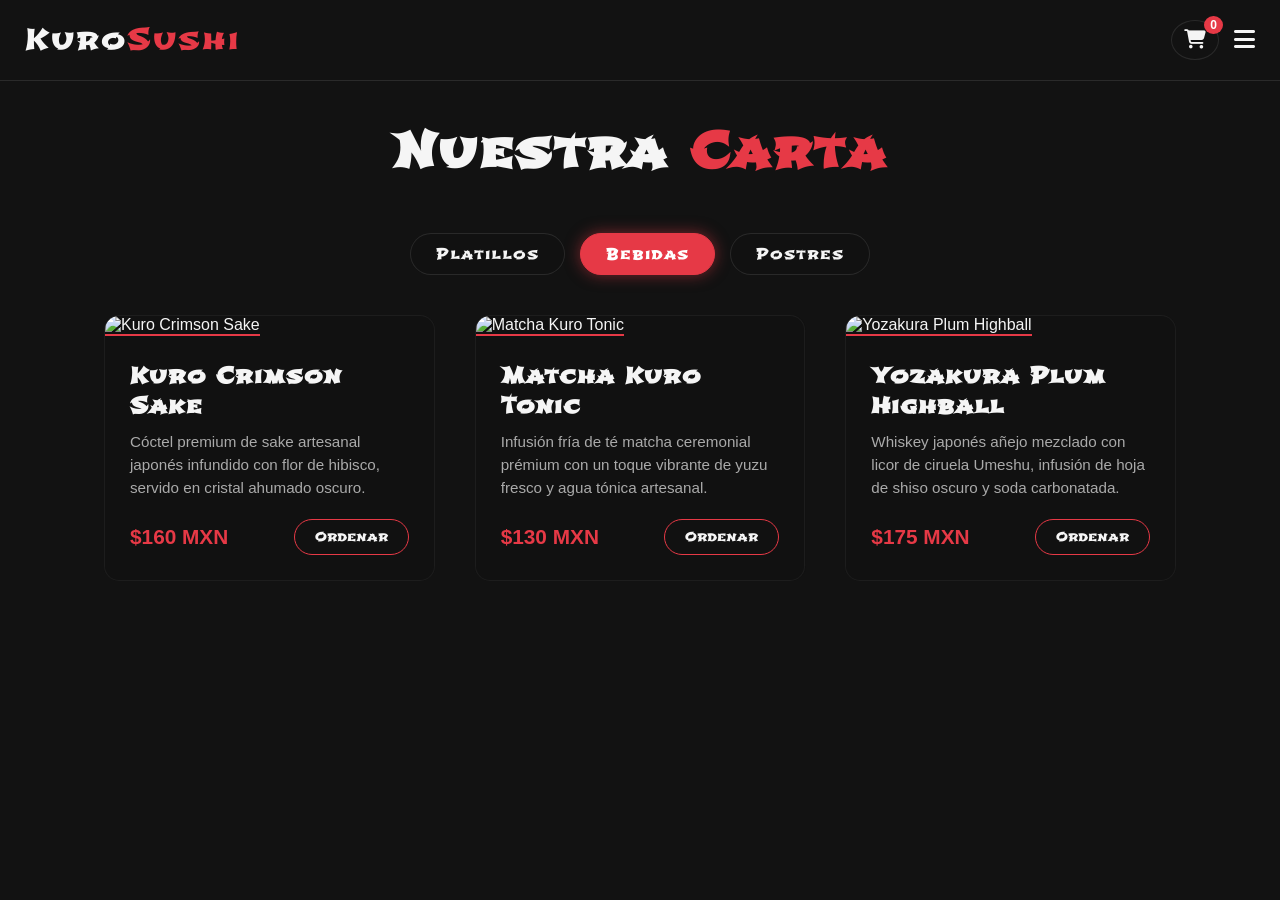
==== bebidas.html @ 5ef276e0 "Actualizar rutas relativas tras mover archivos a la raiz" ====
<!DOCTYPE html>
<html lang="es">
<head>
    <meta charset="UTF-8">
    <meta name="viewport" content="width=device-width, initial-scale=1.0">
    <title>Kuro Sushi | Bebidas</title>
    <link rel="stylesheet" href="css/style.css">
    <link href="https://fonts.googleapis.com/css2?family=Shojumaru&display=swap" rel="stylesheet">
    <link rel="stylesheet" href="https://cdnjs.cloudflare.com/ajax/libs/font-awesome/6.4.0/css/all.min.css">
</head>
<body>

<header class="navbar">
        <div class="logo">Kuro<span>Sushi</span></div>
        
        <!-- Contenedor para alinear el botón del carrito y el menú móvil -->
        <div class="nav-actions">
            <!-- Botón del Carrito -->
            <button class="cart-toggle" id="cart-toggle">
                <i class="fa-solid fa-cart-shopping"></i>
                <span id="cart-count">0</span>
            </button>
            
            <!-- Botón de Menú Hamburguesa -->
            <button class="menu-toggle" id="mobile-menu">
                <i class="fa-solid fa-bars"></i>
            </button>
        </div>
    </header>

    <nav class="nav-links" id="nav-links">
        <a href="index.html">Inicio</a>
        <a href="menu.html">Menú Principal</a>
        <a href="contacto.html">Contacto</a>
    </nav>

    <main class="menu-container">
        <h1 class="menu-title">Nuestra <span>Carta</span></h1>
        
        <!-- Pestañas de Navegación de Categorías -->
        <div class="category-tabs">
            <a href="menu.html" class="tab-btn">Platillos</a>
            <a href="bebidas.html" class="tab-btn active">Bebidas</a>
            <a href="postres.html" class="tab-btn">Postres</a>
        </div>

<!-- Cuadrícula de Bebidas -->
        <div class="menu-grid">
            <!-- Bebida 1 -->
            <div class="menu-card">
                <div class="card-image">
                    <img src="assets/sake-rojo.jpg" alt="Kuro Crimson Sake" loading="lazy">
                </div>
                <div class="card-info">
                    <h3>Kuro Crimson Sake</h3>
                    <p>Cóctel premium de sake artesanal japonés infundido con flor de hibisco, servido en cristal ahumado oscuro.</p>
                    <div class="card-footer">
                        <span class="price">$160 MXN</span>
                        <button class="btn-order">Ordenar</button>
                    </div>
                </div>
            </div>

            <!-- Bebida 2 -->
            <div class="menu-card">
                <div class="card-image">
                    <img src="assets/matcha-tonic.jpg" alt="Matcha Kuro Tonic" loading="lazy">
                </div>
                <div class="card-info">
                    <h3>Matcha Kuro Tonic</h3>
                    <p>Infusión fría de té matcha ceremonial prémium con un toque vibrante de yuzu fresco y agua tónica artesanal.</p>
                    <div class="card-footer">
                        <span class="price">$130 MXN</span>
                        <button class="btn-order">Ordenar</button>
                    </div>
                </div>
            </div>

            <!-- Bebida 3 -->
            <div class="menu-card">
                <div class="card-image">
                    <img src="assets/yozakura-highball.jpg" alt="Yozakura Plum Highball" loading="lazy">
                </div>
                <div class="card-info">
                    <h3>Yozakura Plum Highball</h3>
                    <p>Whiskey japonés añejo mezclado con licor de ciruela Umeshu, infusión de hoja de shiso oscuro y soda carbonatada.</p>
                    <div class="card-footer">
                        <span class="price">$175 MXN</span>
                        <button class="btn-order">Ordenar</button>
                    </div>
                </div>
            </div>
        </div>
    </main>

<!-- Contenido principal de tu página (hero, menú o contacto) va aquí... -->

    <!-- PANEL LATERAL DEL CARRITO (Colócalo antes del script) -->
    <div class="cart-drawer" id="cart-drawer">
        <div class="cart-header">
            <h3>Tu <span>Pedido</span></h3>
            <button class="close-cart" id="close-cart"><i class="fa-solid fa-xmark"></i></button>
        </div>
        <div class="cart-items" id="cart-items">
            <p class="empty-cart-msg">Tu carrito está vacío.</p>
        </div>
<div class="cart-footer">
            <!-- Formulario de entrega estilizado -->
            <div class="cart-delivery-info">
                <div class="input-group">
                    <i class="fa-solid fa-user"></i>
                    <input type="text" id="client-name" class="cart-input" placeholder="Tu Nombre">
                </div>
                
                <!-- Opciones de entrega táctiles (Comodidad para el pulgar) -->
                <div class="delivery-options">
                    <button type="button" class="delivery-btn active" data-value="Recoger en local">
                        <i class="fa-solid fa-store"></i>
                        <span>Recoger en sucursal</span>
                    </button>
                    <button type="button" class="delivery-btn" data-value="A domicilio">
                        <i class="fa-solid fa-motorcycle"></i>
                        <span>Envío a domicilio</span>
                    </button>
                </div>

                <div class="input-group" id="address-group" style="display: none;">
                    <i class="fa-solid fa-location-dot"></i>
                    <input type="text" id="client-address" class="cart-input" placeholder="Dirección (Calle, Colonia, Núm)">
                </div>
            </div>

            <div class="cart-total">
                <span>Total:</span>
                <span id="cart-total-price">$0 MXN</span>
            </div>
            <button class="btn-primary" id="checkout-btn" style="width: 100%; text-align: center; padding: 12px;">Enviar Pedido por WhatsApp</button>
        </div>

    <!-- Script principal al final -->
    <script src="js/main.js"></script>
</body>
</html>
</html>
---- css/style.css ----
/* Variables y Reseteo */
:root {
    --bg-dark: #121212;
    --text-light: #f5f5f5;
    --accent-red: #e63946;
    --glass-bg: rgba(255, 255, 255, 0.05);
}

* {
    margin: 0;
    padding: 0;
    box-sizing: border-box;
    font-family: 'Arial', sans-serif; /* Tipografía limpia y legible */
}

body {
    background-color: #121212; /* Color de respaldo */
    
    /* El truco: Una capa de opacidad oscura (0.85) sobre la imagen para que siga siendo sutil */
    background-image: linear-gradient(rgba(18, 18, 18, 0.85), rgba(18, 18, 18, 0.85)), url('assets/fondo-dragon.jpg');
    background-size: cover;
    background-position: center;
    background-repeat: no-repeat;
    background-attachment: fixed; /* Se queda fija mientras haces scroll */
    
    color: var(--text-light);
    overflow-x: hidden;
    -webkit-font-smoothing: antialiased;
}

/* Navegación */
.navbar {
    display: flex;
    justify-content: space-between;
    align-items: center;
    padding: 20px 25px;
    background: var(--bg-dark);
    position: fixed;
    width: 100%;
    top: 0;
    z-index: 100;
    border-bottom: 1px solid rgba(255, 255, 255, 0.1);
}

.logo {
    font-family: 'Shojumaru', sans-serif;
    font-size: 1.8rem; /* Aumentado ligeramente para que la fuente luzca bien */
    font-weight: normal; /* Shojumaru ya tiene buen grosor natural */
    letter-spacing: 2px;
}

.logo span {
    color: var(--accent-red);
    font-family: 'Shojumaru', sans-serif; /* Asegura que la palabra Sushi mantenga el estilo */
}

.menu-toggle {
    background: none;
    border: none;
    color: var(--text-light);
    font-size: 1.5rem;
    cursor: pointer;
    transition: transform 0.3s ease;
}

.menu-toggle:active {
    transform: scale(0.9);
}

/* Menú Desplegable (Estructura y posición) */
.nav-links {
    position: fixed;
    top: 70px;
    right: -100%;
    width: 100%;
    height: calc(100vh - 70px);
    
    /* --- AQUÍ ESTÁ EL CAMBIO PARA EL EFECTO TRANSLÚCIDO --- */
    background: rgba(18, 18, 18, 0.75); /* Oscuro pero al 75% de opacidad */
    backdrop-filter: blur(12px); /* Aplica el desenfoque a lo que está detrás */
    -webkit-backdrop-filter: blur(12px); /* Soporte necesario para iPhone/Safari */
    /* ------------------------------------------------------ */
    
    display: flex;
    flex-direction: column;
    align-items: center;
    justify-content: center;
    gap: 40px;
    transition: right 0.4s ease-in-out;
    z-index: 99;
}

.nav-links.active {
    right: 0;
}

/* --- ENLACES DEL MENÚ DESPLEGABLE (Nuevo estilo japonés) --- */
.nav-links a {
    font-family: 'Shojumaru', sans-serif; 
    color: var(--text-light);
    text-decoration: none;
    font-size: 1.8rem; 
    letter-spacing: 2px;
    padding: 10px 20px;
    position: relative;
    transition: color 0.3s ease, transform 0.3s ease;
}

/* Línea decorativa inferior (oculta por defecto) */
.nav-links a::after {
    content: '';
    position: absolute;
    bottom: 0;
    left: 50%;
    transform: translateX(-50%);
    width: 0%;
    height: 2px;
    background-color: var(--accent-red);
    transition: width 0.3s ease;
}

/* Efecto al pasar el cursor o pulsar */
.nav-links a:hover, 
.nav-links a:active {
    color: var(--accent-red);
    transform: scale(1.1); 
    text-shadow: 0 0 15px rgba(230, 57, 70, 0.4); 
}

/* La línea roja se expande desde el centro hacia los lados */
.nav-links a:hover::after,
.nav-links a:active::after {
    width: 100%; 
}

/* Hero Section */
.hero {
    height: 100vh;
    display: flex;
    align-items: center;
    justify-content: center;
    text-align: center;
    padding: 0 20px;
    margin-top: 50px;
}

.hero h1 {
    font-size: 2.8rem;
    margin-bottom: 15px;
    font-weight: 300;
}

.hero p {
    font-size: 1rem;
    color: #a0a0a0;
    margin-bottom: 40px;
}

/* --- BOTÓN: DISEÑO Y FUENTE --- */
.btn-primary {
    font-family: 'Shojumaru', sans-serif; /* Aplica la misma fuente al botón */
    display: inline-block;
    padding: 15px 40px;
    background: transparent;
    color: var(--text-light);
    text-decoration: none;
    border: 2px solid var(--accent-red);
    border-radius: 30px;
    font-size: 1.1rem;
    letter-spacing: 2px;
    position: relative;
    overflow: hidden; /* Oculta el fondo animado que sale de los bordes */
    transition: all 0.4s ease;
    z-index: 1;
}

/* --- BOTÓN: ANIMACIÓN DE FONDO (El color entra desde la izquierda) --- */
.btn-primary::before {
    content: '';
    position: absolute;
    top: 0;
    left: 0;
    width: 0%;
    height: 100%;
    background: var(--accent-red);
    transition: all 0.4s ease;
    z-index: -1; /* Mantiene el fondo detrás del texto */
}

/* --- BOTÓN: HOVER (Al pasar el mouse) --- */
.btn-primary:hover {
    color: #ffffff; /* Asegura que el texto se lea bien */
    box-shadow: 0 0 20px rgba(230, 57, 70, 0.6); /* Resplandor rojo neón */
    transform: translateY(-4px); /* El botón levita un poco */
}

.btn-primary:hover::before {
    width: 100%; /* El fondo rojo llena todo el botón */
}

/* --- BOTÓN: ACTIVE (Al hacer clic) --- */
.btn-primary:active {
    transform: translateY(2px) scale(0.95); /* Se hunde ligeramente */
    box-shadow: 0 0 10px rgba(230, 57, 70, 0.4);
}

/* Sección de Contacto */
.contact-section {
    padding: 60px 20px;
    text-align: center;
    border-top: 1px solid rgba(255, 255, 255, 0.05);
}

.contact-section h2 {
    font-size: 1.8rem;
    margin-bottom: 20px;
    font-weight: 400;
}

.phone-number {
    font-size: 1.2rem;
    margin-bottom: 40px;
    color: #ccc;
    display: flex;
    align-items: center;
    justify-content: center;
    gap: 10px;
}

/* Íconos Sociales */
.social-icons {
    display: flex;
    justify-content: center;
    gap: 20px;
}

.social-btn {
    width: 50px;
    height: 50px;
    border-radius: 50%;
    background: var(--glass-bg);
    color: var(--text-light);
    display: flex;
    align-items: center;
    justify-content: center;
    font-size: 1.3rem;
    text-decoration: none;
    transition: all 0.3s ease;
}

/* Colores de marca al presionar/hover */
.social-btn.ig:active, .social-btn.ig:hover { background: #E1306C; }
.social-btn.wa:active, .social-btn.wa:hover { background: #25D366; }
.social-btn.fb:active, .social-btn.fb:hover { background: #1877F2; }

.social-btn:active {
    transform: scale(0.85);
}

/* Animaciones de Entrada (Intersection Observer en JS) */
.fade-in {
    opacity: 0;
    transform: translateY(30px);
    transition: opacity 0.8s ease, transform 0.8s ease;
}

.fade-in.visible {
    opacity: 1;
    transform: translateY(0);
}

/* --- ESTILOS DEL HERO Y TEXTO CENTRAL --- */
.hero {
    position: relative;
    height: 100vh;
    display: flex;
    align-items: center;
    justify-content: center;
    text-align: center;
    overflow: hidden; /* Evita que los sushis salgan de la pantalla */
}

.hero-content {
    position: relative;
    z-index: 10; /* Mantiene el texto por encima de las imágenes */
}

/* --- TÍTULO CON LETRA JAPONESA --- */
.main-title {
    font-family: 'Shojumaru', sans-serif;
    font-size: 4.5rem;
    color: var(--text-light);
    letter-spacing: 3px;
    margin-bottom: 15px;
    opacity: 0;
    animation: fadeUp 1s ease-out 0.5s forwards;
}

.main-title span {
    color: var(--accent-red);
    font-family: 'Shojumaru', sans-serif; /* Aplica la fuente directamente a la palabra Sushi */
}
.subtitle {
    font-size: 1.2rem;
    color: #a0a0a0;
    margin-bottom: 30px;
    opacity: 0;
    animation: fadeUp 1s ease-out 0.7s forwards;
}

/* --- ESTILOS DE LOS SUSHIS EN 3D --- */
.floating-sushi {
    position: absolute;
    z-index: 5;
    /* La sombra le da el toque realista 3D sobre el fondo oscuro */
    filter: drop-shadow(0px 20px 15px rgba(0, 0, 0, 0.8)); 
}

.sushi-left {
    width: 200px;
    top: 25%;
    left: 10%;
    opacity: 0;
    /* Entra de la izquierda y luego se queda flotando */
    animation: enterLeft 1.2s ease-out forwards, floatLeft 4s ease-in-out infinite 1.2s;
}

.sushi-right {
    width: 250px; /* Uno un poco más grande para asimetría */
    bottom: 20%;
    right: 8%;
    opacity: 0;
    /* Entra de la derecha y luego se queda flotando */
    animation: enterRight 1.2s ease-out forwards, floatRight 5s ease-in-out infinite 1.2s;
}

/* --- ANIMACIONES (KEYFRAMES) --- */
@keyframes fadeUp {
    0% { opacity: 0; transform: translateY(30px); }
    100% { opacity: 1; transform: translateY(0); }
}

@keyframes enterLeft {
    0% { opacity: 0; transform: translateX(-150px) rotate(-30deg) scale(0.8); }
    100% { opacity: 1; transform: translateX(0) rotate(-15deg) scale(1); }
}

@keyframes enterRight {
    0% { opacity: 0; transform: translateX(150px) rotate(30deg) scale(0.8); }
    100% { opacity: 1; transform: translateX(0) rotate(20deg) scale(1); }
}

/* Animaciones de levitación continua */
@keyframes floatLeft {
    0%, 100% { transform: translateY(0) rotate(-15deg); }
    50% { transform: translateY(-20px) rotate(-10deg); }
}

@keyframes floatRight {
    0%, 100% { transform: translateY(0) rotate(20deg); }
    50% { transform: translateY(-25px) rotate(25deg); }
}

.sushi-bottom-left {
    width: 180px;
    bottom: 15%;
    left: 12%;
    opacity: 0;
    /* Usa un retraso de 1.4s para que entre un poco después que los demás */
    animation: enterLeft 1.4s ease-out forwards, floatRight 4.5s ease-in-out infinite 1.4s;
}

.ramen-top-right {
    width: 300px; /* El ramen es un tazón, por lo que debe ser más grande */
    top: 12%;
    right: 12%;
    opacity: 0;
    /* Usa un retraso de 1.5s y la animación de flotar a la izquierda para variar el movimiento */
    animation: enterRight 1.5s ease-out forwards, floatLeft 5.5s ease-in-out infinite 1.5s;
}

/* --- PERSONALIZACIÓN DEL SCROLLBAR --- */

/* Para navegadores Firefox */
* {
    scrollbar-width: thin;
    scrollbar-color: #fd0000 var(--bg-dark);
}

/* Para navegadores Chrome, Edge, Safari */
::-webkit-scrollbar {
    width: 10px; /* Grosor de la barra */
}

/* Fondo de la barra (track) */
::-webkit-scrollbar-track {
    background: var(--bg-dark); 
}

/* La barra deslizable (thumb) */
::-webkit-scrollbar-thumb {
    background-color: #333333; /* Gris oscuro por defecto */
    border-radius: 10px; /* Bordes redondeados */
    border: 2px solid var(--bg-dark); /* Crea un pequeño margen entre la barra y el borde */
}

/* Efecto al pasar el cursor sobre la barra */
::-webkit-scrollbar-thumb:hover {
    background-color: var(--accent-red); /* Cambia al rojo de Kuro Sushi */
}

/* =========================================
   ESTILOS DE LA PÁGINA DE MENÚ
========================================= */

/* Ajusta el padding para que el contenido no quede debajo del navbar */
.menu-container {
    padding: 120px 5% 50px 5%;
    max-width: 1200px;
    margin: 0 auto;
}

.menu-title {
    font-family: 'Shojumaru', sans-serif;
    font-size: 3rem;
    text-align: center;
    color: var(--text-light);
    margin-bottom: 50px;
    letter-spacing: 2px;
}

.menu-title span {
    font-family: 'Shojumaru', sans-serif;
    color: var(--accent-red);
}

/* Grid de las tarjetas */
.menu-grid {
    display: grid;
    grid-template-columns: repeat(auto-fit, minmax(320px, 1fr));
    gap: 40px;
}

/* Diseño de la tarjeta de Platillo */
.menu-card {
    background: rgba(18, 18, 18, 0.75); /* Fondo translúcido */
    backdrop-filter: blur(10px);
    -webkit-backdrop-filter: blur(10px);
    border: 1px solid rgba(255, 255, 255, 0.05); /* Borde súper sutil */
    border-radius: 15px;
    overflow: hidden;
    transition: transform 0.3s ease, box-shadow 0.3s ease, border-color 0.3s ease;
}

/* Efecto Hover en la tarjeta */
.menu-card:hover {
    transform: translateY(-10px);
    box-shadow: 0 15px 30px rgba(0, 0, 0, 0.8);
    border-color: rgba(230, 57, 70, 0.5); /* El borde se pinta rojo */
}

/* Imagen del platillo */
.card-image img {
    width: 100%;
    height: 250px;
    object-fit: cover;
    border-bottom: 2px solid var(--accent-red);
}

/* Información dentro de la tarjeta */
.card-info {
    padding: 25px;
}

.card-info h3 {
    font-family: 'Shojumaru', sans-serif;
    color: var(--text-light);
    font-size: 1.4rem;
    margin-bottom: 10px;
    letter-spacing: 1px;
}

.card-info p {
    color: #aaaaaa;
    font-size: 0.95rem;
    line-height: 1.5;
    margin-bottom: 20px;
}

/* Fila de precio y botón */
.card-footer {
    display: flex;
    justify-content: space-between;
    align-items: center;
}

.price {
    font-size: 1.3rem;
    font-weight: bold;
    color: var(--accent-red);
}

.btn-order {
    background-color: transparent;
    color: var(--text-light);
    border: 1px solid var(--accent-red);
    padding: 8px 20px;
    border-radius: 20px;
    cursor: pointer;
    font-family: 'Shojumaru', sans-serif;
    transition: all 0.3s ease;
}

.btn-order:hover {
    background-color: var(--accent-red);
    color: #fff;
    box-shadow: 0 0 10px rgba(230, 57, 70, 0.5);
}

/* --- ESTILOS DE LAS PESTAÑAS DE CATEGORÍA --- */
.category-tabs {
    display: flex;
    justify-content: center;
    gap: 15px;
    margin-bottom: 40px;
    flex-wrap: wrap;
}

.tab-btn {
    font-family: 'Shojumaru', sans-serif;
    color: var(--text-light);
    background: rgba(18, 18, 18, 0.75);
    backdrop-filter: blur(10px);
    -webkit-backdrop-filter: blur(10px);
    border: 1px solid rgba(255, 255, 255, 0.1);
    padding: 10px 25px;
    border-radius: 25px;
    text-decoration: none;
    font-size: 0.95rem;
    letter-spacing: 1px;
    transition: all 0.3s ease;
}

.tab-btn:hover {
    border-color: var(--accent-red);
    color: var(--accent-red);
    transform: translateY(-2px);
}

/* Estilo especial para indicar en qué sección está el usuario */
.tab-btn.active {
    background-color: var(--accent-red);
    color: #ffffff;
    border-color: var(--accent-red);
    box-shadow: 0 0 15px rgba(230, 57, 70, 0.5);
}
/* --- ESTILOS DEL CARRITO FLOTANTE --- */
.nav-actions {
    display: flex;
    align-items: center;
    gap: 15px;
}

.cart-toggle {
    background: transparent;
    border: 1px solid rgba(255, 255, 255, 0.1);
    color: var(--text-light);
    font-size: 1.2rem;
    padding: 8px 12px;
    border-radius: 50%;
    cursor: pointer;
    position: relative;
    transition: all 0.3s ease;
}

.cart-toggle:hover {
    border-color: var(--accent-red);
    color: var(--accent-red);
}

#cart-count {
    position: absolute;
    top: -5px;
    right: -5px;
    background-color: var(--accent-red);
    color: white;
    font-size: 0.75rem;
    padding: 2px 6px;
    border-radius: 50%;
    font-family: 'Arial', sans-serif;
    font-weight: bold;
}

/* Panel Desplegable del Carrito */
.cart-drawer {
    position: fixed;
    top: 0;
    right: -100%;
    width: 100%;
    max-width: 400px;
    height: 100vh;
    background: rgba(18, 18, 18, 0.95);
    backdrop-filter: blur(15px);
    -webkit-backdrop-filter: blur(15px);
    border-left: 1px solid rgba(255, 255, 255, 0.1);
    z-index: 1000;
    display: flex;
    flex-direction: column;
    transition: right 0.4s ease-in-out;
    padding: 25px;
}

.cart-drawer.active {
    right: 0;
}

.cart-header {
    display: flex;
    justify-content: space-between;
    align-items: center;
    border-bottom: 1px solid rgba(255, 255, 255, 0.1);
    padding-bottom: 15px;
}

.cart-header h3 {
    font-family: 'Shojumaru', sans-serif;
    font-size: 1.5rem;
}

.cart-header h3 span {
    color: var(--accent-red);
}

.close-cart {
    background: none;
    border: none;
    color: var(--text-light);
    font-size: 1.5rem;
    cursor: pointer;
    transition: color 0.3s ease;
}

.close-cart:hover {
    color: var(--accent-red);
}

.cart-items {
    flex-grow: 1;
    overflow-y: auto;
    padding: 20px 0;
    display: flex;
    flex-direction: column;
    gap: 15px;
}

.empty-cart-msg {
    color: #888;
    text-align: center;
    margin-top: 50px;
    font-style: italic;
}

/* Elemento individual en el carrito */
.cart-item {
    display: flex;
    justify-content: space-between;
    align-items: center;
    background: rgba(255, 255, 255, 0.03);
    padding: 12px 15px;
    border-radius: 10px;
    border: 1px solid rgba(255, 255, 255, 0.05);
}

.cart-item-info h4 {
    font-family: 'Shojumaru', sans-serif;
    font-size: 0.9rem;
    margin-bottom: 5px;
}

.cart-item-info p {
    color: var(--accent-red);
    font-weight: bold;
    font-size: 0.9rem;
}

.remove-item {
    background: none;
    border: none;
    color: #888;
    cursor: pointer;
    font-size: 1.1rem;
    transition: color 0.3s ease;
}

.remove-item:hover {
    color: var(--accent-red);
}

.cart-footer {
    border-top: 1px solid rgba(255, 255, 255, 0.1);
    padding-top: 20px;
}

.cart-total {
    display: flex;
    justify-content: space-between;
    font-size: 1.2rem;
    font-weight: bold;
    margin-bottom: 20px;
}

.cart-total span:last-child {
    color: var(--accent-red);
}

/* --- ESTILOS DEL FORMULARIO EN EL CARRITO --- */
.cart-delivery-info {
    display: flex;
    flex-direction: column;
    gap: 12px;
    margin-bottom: 20px;
}

.input-group {
    position: relative;
    display: flex;
    align-items: center;
}

/* Iconos dentro de los inputs */
.input-group i {
    position: absolute;
    left: 15px;
    color: #777;
    font-size: 0.9rem;
    transition: color 0.3s ease;
    pointer-events: none;
}

/* Estilos comunes para inputs y select */
.cart-input, .cart-select {
    width: 100%;
    background: rgba(255, 255, 255, 0.03);
    border: 1px solid rgba(255, 255, 255, 0.1);
    padding: 12px 15px 12px 42px; /* Espacio a la izquierda para el ícono */
    border-radius: 12px;
    color: var(--text-light);
    font-size: 0.9rem;
    outline: none;
    backdrop-filter: blur(10px);
    -webkit-backdrop-filter: blur(10px);
    transition: all 0.3s ease;
    font-family: 'Arial', sans-serif;
}

/* Personalización del select (flecha limpia) */
.cart-select {
    cursor: pointer;
    appearance: none;
    -webkit-appearance: none;
    -moz-appearance: none;
    background-image: url("data:image/svg+xml;charset=UTF-8,%3csvg xmlns='http://www.w3.org/2000/svg' viewBox='0 0 24 24' fill='none' stroke='%23888888' stroke-width='2' stroke-linecap='round' stroke-linejoin='round'%3e%3Cpolyline points='6 9 12 15 18 9'%3E%3C/polyline%3E%3C/svg%3E");
    background-repeat: no-repeat;
    background-position: right 15px center;
    background-size: 16px;
}

/* Asegurar que las opciones del select tengan fondo oscuro legible */
.cart-select option {
    background-color: #121212;
    color: var(--text-light);
    padding: 10px;
}

/* Efecto al hacer foco (clic) en los campos */
.cart-input:focus, .cart-select:focus {
    border-color: var(--accent-red);
    background: rgba(255, 255, 255, 0.06);
    box-shadow: 0 0 12px rgba(230, 57, 70, 0.25);
}

/* El ícono se pinta de rojo al enfocar el input */
.input-group:focus-within i {
    color: var(--accent-red);
}

/* Color del texto placeholder */
.cart-input::placeholder {
    color: #777;
}

/* --- BOTONES TÁCTILES DE MÉTODO DE ENTREGA --- */
.delivery-options {
    display: grid;
    grid-template-columns: 1fr 1fr;
    gap: 10px;
}

.delivery-btn {
    background: rgba(255, 255, 255, 0.03);
    border: 1px solid rgba(255, 255, 255, 0.1);
    padding: 12px 10px;
    border-radius: 12px;
    color: #888;
    font-size: 0.8rem;
    font-family: 'Arial', sans-serif;
    cursor: pointer;
    display: flex;
    flex-direction: column;
    align-items: center;
    gap: 6px;
    transition: all 0.3s ease;
    backdrop-filter: blur(10px);
    -webkit-backdrop-filter: blur(10px);
}

.delivery-btn i {
    font-size: 1.1rem;
    transition: color 0.3s ease;
}

.delivery-btn:hover {
    border-color: rgba(230, 57, 70, 0.5);
    color: var(--text-light);
}

/* Estado Activo (Cuando el usuario selecciona una opción) */
.delivery-btn.active {
    background: rgba(230, 57, 70, 0.12);
    border-color: var(--accent-red);
    color: var(--text-light);
    box-shadow: 0 0 12px rgba(230, 57, 70, 0.25);
}

.delivery-btn.active i {
    color: var(--accent-red);
}
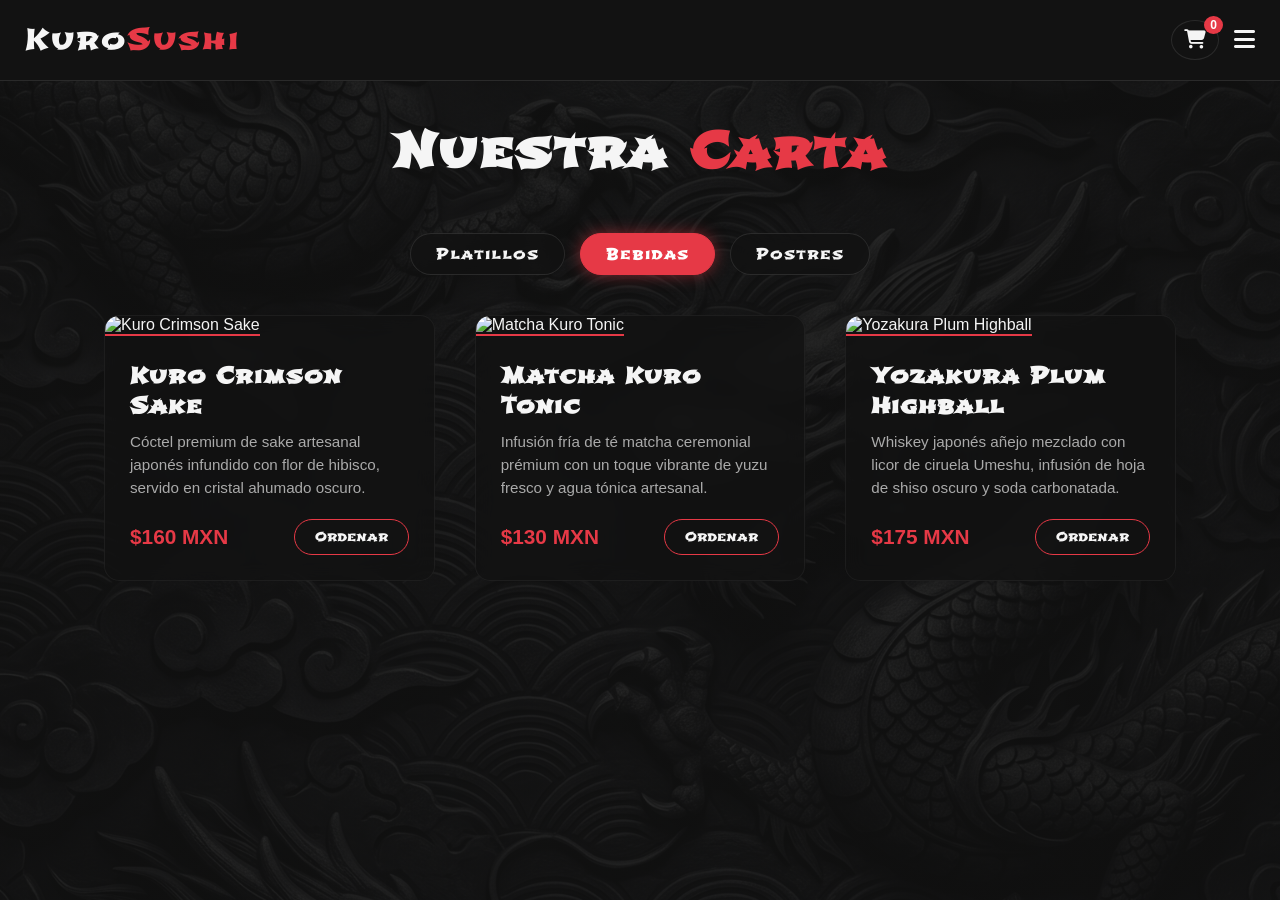
==== commit 79044026: "arreglo en scroll en menu pedidos y menu de opciones. arreglo en font pedidos" ====
--- a/bebidas.html
+++ b/bebidas.html
@@ -93,9 +93,9 @@
         </div>
     </main>
 
-<!-- Contenido principal de tu página (hero, menú o contacto) va aquí... -->
+<!-- Contenido principal de página (hero, menú o contacto) va aquí... -->
 
-    <!-- PANEL LATERAL DEL CARRITO (Colócalo antes del script) -->
+    <!-- PANEL LATERAL DEL CARRITO  -->
     <div class="cart-drawer" id="cart-drawer">
         <div class="cart-header">
             <h3>Tu <span>Pedido</span></h3>
@@ -112,7 +112,7 @@
                     <input type="text" id="client-name" class="cart-input" placeholder="Tu Nombre">
                 </div>
                 
-                <!-- Opciones de entrega táctiles (Comodidad para el pulgar) -->
+                <!-- Opciones de entrega táctiles  -->
                 <div class="delivery-options">
                     <button type="button" class="delivery-btn active" data-value="Recoger en local">
                         <i class="fa-solid fa-store"></i>
@@ -137,7 +137,7 @@
             <button class="btn-primary" id="checkout-btn" style="width: 100%; text-align: center; padding: 12px;">Enviar Pedido por WhatsApp</button>
         </div>
 
-    <!-- Script principal al final -->
+    
     <script src="js/main.js"></script>
 </body>
 </html>
--- a/css/style.css
+++ b/css/style.css
@@ -15,13 +15,11 @@
 
 body {
     background-color: #121212; /* Color de respaldo */
-    
-    /* El truco: Una capa de opacidad oscura (0.85) sobre la imagen para que siga siendo sutil */
-    background-image: linear-gradient(rgba(18, 18, 18, 0.85), rgba(18, 18, 18, 0.85)), url('assets/fondo-dragon.jpg');
+    background-image: linear-gradient(rgba(18, 18, 18, 0.85), rgba(18, 18, 18, 0.85)), url('../assets/fondo-dragon.jpg');
     background-size: cover;
     background-position: center;
     background-repeat: no-repeat;
-    background-attachment: fixed; /* Se queda fija mientras haces scroll */
+    background-attachment: fixed;
     
     color: var(--text-light);
     overflow-x: hidden;
@@ -44,14 +42,14 @@
 
 .logo {
     font-family: 'Shojumaru', sans-serif;
-    font-size: 1.8rem; /* Aumentado ligeramente para que la fuente luzca bien */
-    font-weight: normal; /* Shojumaru ya tiene buen grosor natural */
+    font-size: 1.8rem; 
+    font-weight: normal;
     letter-spacing: 2px;
 }
 
 .logo span {
     color: var(--accent-red);
-    font-family: 'Shojumaru', sans-serif; /* Asegura que la palabra Sushi mantenga el estilo */
+    font-family: 'Shojumaru', sans-serif;
 }
 
 .menu-toggle {
@@ -67,27 +65,24 @@
     transform: scale(0.9);
 }
 
-/* Menú Desplegable (Estructura y posición) */
+/* Menú Desplegable Móvil Adaptativo */
 .nav-links {
     position: fixed;
     top: 70px;
     right: -100%;
     width: 100%;
-    height: calc(100vh - 70px);
-    
-    /* --- AQUÍ ESTÁ EL CAMBIO PARA EL EFECTO TRANSLÚCIDO --- */
-    background: rgba(18, 18, 18, 0.75); /* Oscuro pero al 75% de opacidad */
-    backdrop-filter: blur(12px); /* Aplica el desenfoque a lo que está detrás */
-    -webkit-backdrop-filter: blur(12px); /* Soporte necesario para iPhone/Safari */
-    /* ------------------------------------------------------ */
-    
+    height: calc(100dvh - 70px); /* Altura dinámica real para cualquier celular (S26, Pro Max, etc.) */
+    background: rgba(18, 18, 18, 0.95);
+    backdrop-filter: blur(12px);
+    -webkit-backdrop-filter: blur(12px); 
     display: flex;
     flex-direction: column;
     align-items: center;
     justify-content: center;
     gap: 40px;
-    transition: right 0.4s ease-in-out;
+    transition: right 0.4s cubic-bezier(0.16, 1, 0.3, 1);
     z-index: 99;
+    overflow-y: auto;
 }
 
 .nav-links.active {
@@ -591,23 +586,34 @@
     font-weight: bold;
 }
 
-/* Panel Desplegable del Carrito */
+/* --- BLOQUEO TOTAL DEL FONDO CUANDO EL CARRITO ESTÁ ACTIVO --- */
+body.no-scroll {
+    overflow: hidden;
+    position: fixed;
+    width: 100%;
+    height: 100vh;
+}
+
+/* --- PANEL LATERAL DEL CARRITO (Adaptable y con scroll exclusivo) --- */
 .cart-drawer {
     position: fixed;
     top: 0;
     right: -100%;
     width: 100%;
-    max-width: 400px;
-    height: 100vh;
-    background: rgba(18, 18, 18, 0.95);
+    max-width: 420px; /* Ancho máximo ideal para cualquier smartphone moderno */
+    height: 100dvh; /* Altura dinámica real para evitar desbordes con las barras del navegador */
+    background: rgba(18, 18, 18, 0.98);
     backdrop-filter: blur(15px);
     -webkit-backdrop-filter: blur(15px);
     border-left: 1px solid rgba(255, 255, 255, 0.1);
     z-index: 1000;
     display: flex;
     flex-direction: column;
-    transition: right 0.4s ease-in-out;
-    padding: 25px;
+    transition: right 0.4s cubic-bezier(0.16, 1, 0.3, 1);
+    overflow-y: auto;
+    -webkit-overflow-scrolling: touch; /* Garantiza suavidad en dispositivos iOS */
+    padding: 20px 20px calc(25px + env(safe-area-inset-bottom)) 20px;
+    box-sizing: border-box;
 }
 
 .cart-drawer.active {
@@ -628,6 +634,7 @@
 }
 
 .cart-header h3 span {
+    font-family: 'Shojumaru', sans-serif; /* <--- Añade esta línea */
     color: var(--accent-red);
 }
 
